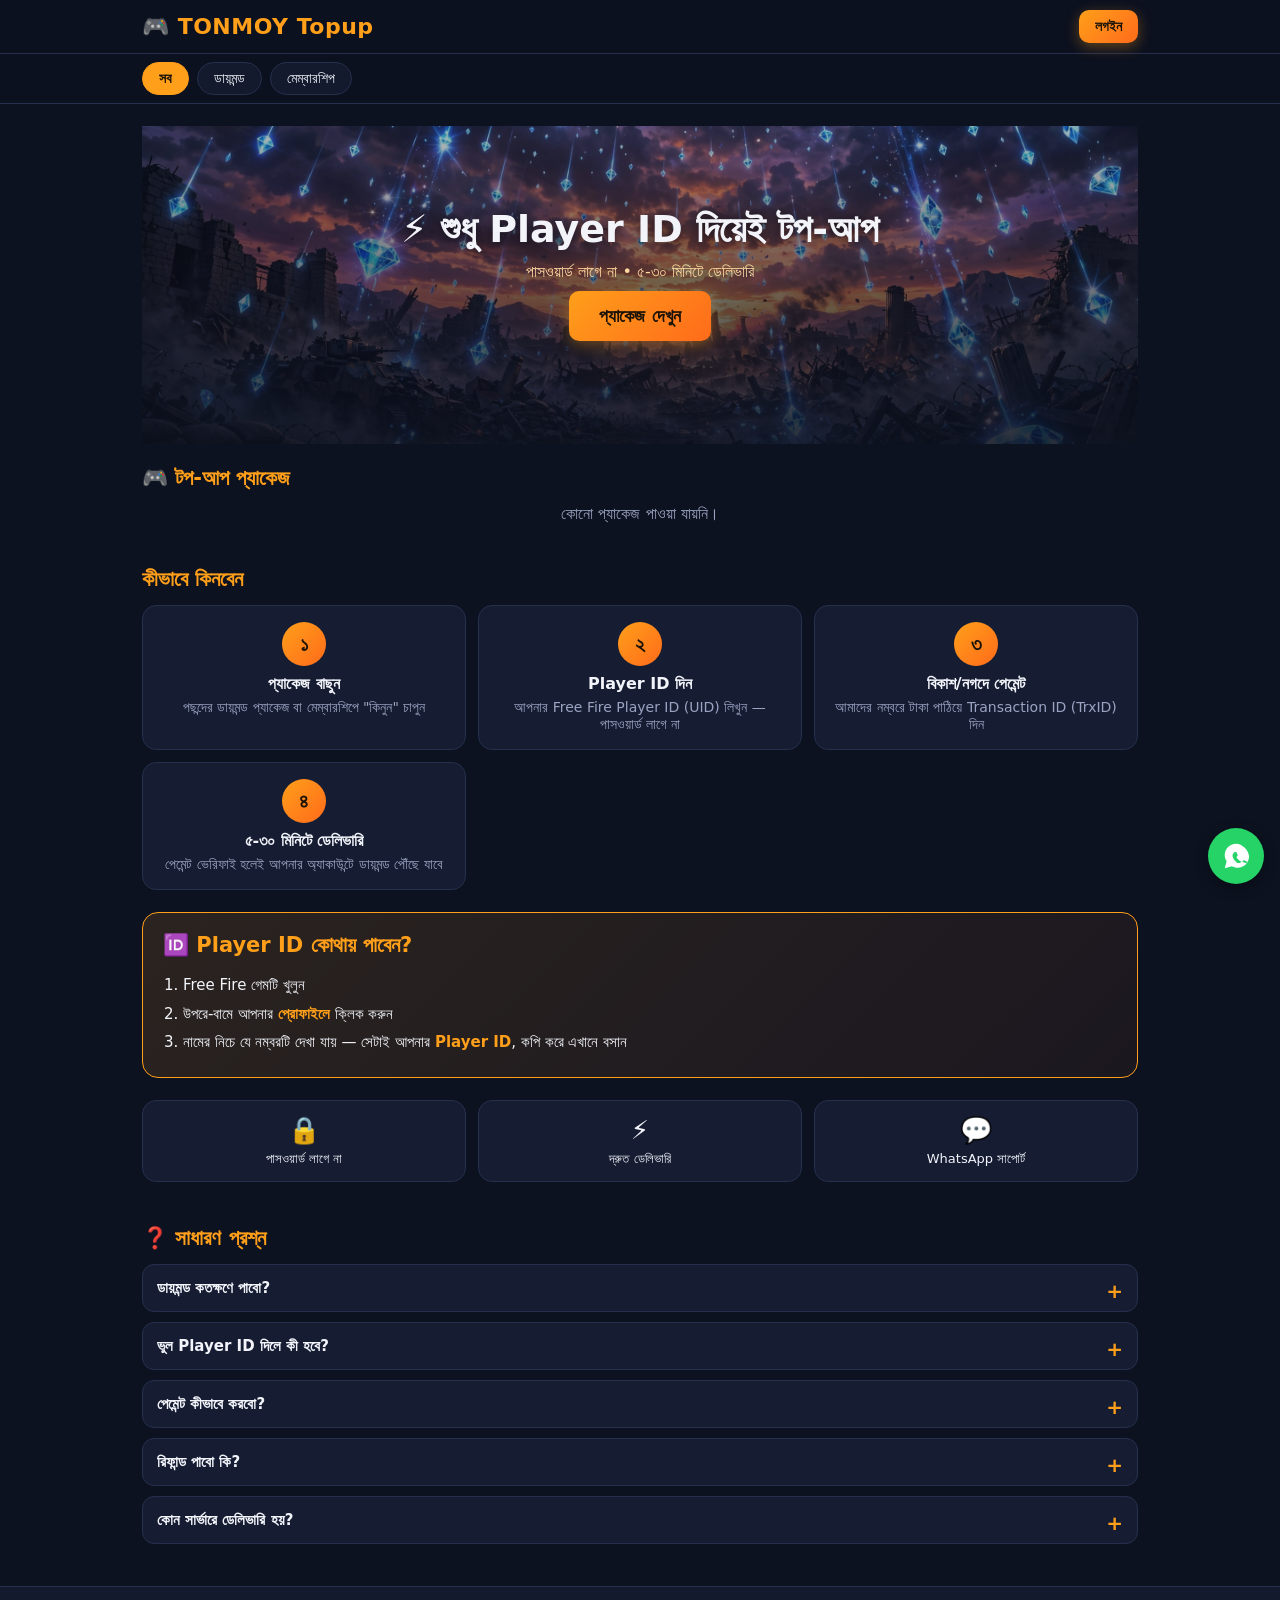
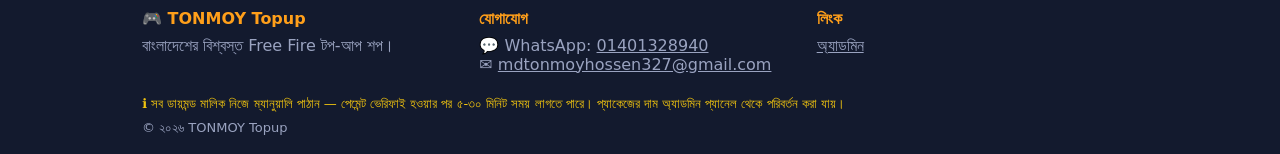
==== index.html @ 94493474 "Add files via upload" ====
<!DOCTYPE html>
<html lang="bn">
<head>
<meta charset="UTF-8">
<meta name="viewport" content="width=device-width, initial-scale=1.0">
<title>TONMOY Topup — Free Fire Diamond Top-Up</title>
<meta name="description" content="TONMOY Topup — বাংলাদেশে Free Fire ডায়মন্ড ও মেম্বারশিপ টপ-আপ। শুধু Player ID দিয়েই টপ-আপ, বিকাশ/নগদ/রকেট পেমেন্ট।">
<link rel="stylesheet" href="styles.css">
</head>
<body>

<!-- ============ STICKY HEADER ============ -->
<header>
  <div class="nav">
    <div class="brand">🎮 TONMOY Topup</div>
    <div class="nav-actions">
      <span id="user-chip" class="user-chip hidden"></span>
      <button id="orders-btn" class="outline-btn hidden">📦 আমার অর্ডার</button>
      <button id="login-btn" class="btn-primary small">লগইন</button>
      <button id="logout-btn" class="outline-btn hidden">লগআউট</button>
    </div>
  </div>
  <nav class="catnav"><div id="category-chips" class="chips"></div></nav>
</header>

<!-- ============ HERO ============ -->
<section class="hero">
  <img src="hero.jpg" alt="Free Fire Diamond Top-Up" class="hero-bg">
  <div class="hero-overlay">
    <h1>⚡ শুধু Player ID দিয়েই টপ-আপ</h1>
    <p class="hero-sub">পাসওয়ার্ড লাগে না • ৫-৩০ মিনিটে ডেলিভারি</p>
    <a href="#catalog" class="btn-primary big">প্যাকেজ দেখুন</a>
  </div>
</section>

<!-- ============ CATALOG ============ -->
<section class="catalog" id="catalog">
  <h2>🎮 টপ-আপ প্যাকেজ</h2>
  <div class="grid" id="product-grid"></div>
  <p id="no-results" class="hidden muted center">কোনো প্যাকেজ পাওয়া যায়নি।</p>
</section>

<!-- ============ HOW IT WORKS ============ -->
<section class="steps">
  <h2>কীভাবে কিনবেন</h2>
  <div class="steps-grid">
    <div class="step"><div class="step-num">১</div><h3>প্যাকেজ বাছুন</h3><p>পছন্দের ডায়মন্ড প্যাকেজ বা মেম্বারশিপে "কিনুন" চাপুন</p></div>
    <div class="step"><div class="step-num">২</div><h3>Player ID দিন</h3><p>আপনার Free Fire Player ID (UID) লিখুন — পাসওয়ার্ড লাগে না</p></div>
    <div class="step"><div class="step-num">৩</div><h3>বিকাশ/নগদে পেমেন্ট</h3><p>আমাদের নম্বরে টাকা পাঠিয়ে Transaction ID (TrxID) দিন</p></div>
    <div class="step"><div class="step-num">৪</div><h3>৫-৩০ মিনিটে ডেলিভারি</h3><p>পেমেন্ট ভেরিফাই হলেই আপনার অ্যাকাউন্টে ডায়মন্ড পৌঁছে যাবে</p></div>
  </div>
</section>

<!-- ============ PLAYER ID GUIDE ============ -->
<section class="guide">
  <div class="guide-box">
    <h2>🆔 Player ID কোথায় পাবেন?</h2>
    <ol>
      <li>Free Fire গেমটি খুলুন</li>
      <li>উপরে-বামে আপনার <strong>প্রোফাইলে</strong> ক্লিক করুন</li>
      <li>নামের নিচে যে নম্বরটি দেখা যায় — সেটাই আপনার <strong>Player ID</strong>, কপি করে এখানে বসান</li>
    </ol>
  </div>
</section>

<!-- ============ TRUST BADGES ============ -->
<section class="trust">
  <div class="trust-grid">
    <div class="trust-item"><span>🔒</span><p>পাসওয়ার্ড লাগে না</p></div>
    <div class="trust-item"><span>⚡</span><p>দ্রুত ডেলিভারি</p></div>
    <div class="trust-item"><span>💬</span><p>WhatsApp সাপোর্ট</p></div>
  </div>
</section>

<!-- ============ FAQ ============ -->
<section class="faq">
  <h2>❓ সাধারণ প্রশ্ন</h2>
  <div class="faq-list">
    <details><summary>ডায়মন্ড কতক্ষণে পাবো?</summary><p>পেমেন্ট ভেরিফাই হওয়ার পর সাধারণত ৫-৩০ মিনিটের মধ্যে আপনার Player ID-তে ডায়মন্ড পাঠিয়ে দেওয়া হয়।</p></details>
    <details><summary>ভুল Player ID দিলে কী হবে?</summary><p>ভুল ID-তে ডায়মন্ড চলে গেলে ফেরত পাওয়া কঠিন — তাই অর্ডারের আগে Player ID ভালোভাবে মিলিয়ে নিন।</p></details>
    <details><summary>পেমেন্ট কীভাবে করবো?</summary><p>বিকাশ বা নগদে আমাদের নম্বরে টাকা পাঠান, তারপর পেমেন্টের SMS-এ পাওয়া Transaction ID (TrxID) অর্ডার ফর্মে লিখুন।</p></details>
    <details><summary>রিফান্ড পাবো কি?</summary><p>ডায়মন্ড পাঠানোর আগে অর্ডার বাতিল করলে সম্পূর্ণ টাকা ফেরত পাবেন। ডায়মন্ড পাঠানোর পর রিফান্ড দেওয়া হয় না।</p></details>
    <details><summary>কোন সার্ভারে ডেলিভারি হয়?</summary><p>বাংলাদেশ সার্ভারের সব অ্যাকাউন্টে ডেলিভারি করা হয়। অন্য সার্ভারের ক্ষেত্রে অর্ডারের আগে WhatsApp-এ জেনে নিন।</p></details>
  </div>
</section>

<!-- ============ FOOTER ============ -->
<footer>
  <div class="foot-grid">
    <div><h3>🎮 TONMOY Topup</h3><p class="muted">বাংলাদেশের বিশ্বস্ত Free Fire টপ-আপ শপ।</p></div>
    <div><h3>যোগাযোগ</h3><p class="muted">💬 WhatsApp: <a href="https://wa.me/8801401328940">01401328940</a><br>✉️ <a href="mailto:mdtonmoyhossen327@gmail.com">mdtonmoyhossen327@gmail.com</a></p></div>
    <div><h3>লিংক</h3><p class="muted"><a href="/admin">অ্যাডমিন</a></p></div>
  </div>
  <p class="honesty">ℹ️ সব ডায়মন্ড মালিক নিজে ম্যানুয়ালি পাঠান — পেমেন্ট ভেরিফাই হওয়ার পর ৫-৩০ মিনিট সময় লাগতে পারে। প্যাকেজের দাম অ্যাডমিন প্যানেল থেকে পরিবর্তন করা যায়।</p>
  <p class="copy">© ২০২৬ TONMOY Topup</p>
</footer>

<!-- ============ AUTH MODAL ============ -->
<div id="auth-modal" class="hidden modal-wrap">
  <div class="modal">
    <button id="auth-close" class="modal-x" aria-label="বন্ধ করুন">✕</button>
    <h3>🔐 লগইন করুন</h3>
    <p id="auth-note" class="muted small"></p>
    <div class="gate-tabs">
      <button id="tab-login" class="active">লগইন</button>
      <button id="tab-signup">নতুন অ্যাকাউন্ট</button>
    </div>
    <form id="login-form">
      <label>মোবাইল নম্বর<input id="login-phone" type="tel" placeholder="01XXXXXXXXX" required></label>
      <label>পাসওয়ার্ড<input id="login-password" type="password" placeholder="পাসওয়ার্ড" required></label>
      <p id="auth-error" class="error"></p>
      <button type="submit" class="btn-primary">লগইন করুন</button>
    </form>
    <form id="signup-form" class="hidden">
      <label>নাম<input id="signup-name" type="text" placeholder="আপনার নাম" required></label>
      <label>মোবাইল নম্বর<input id="signup-phone" type="tel" placeholder="01XXXXXXXXX" required></label>
      <label>পাসওয়ার্ড<input id="signup-password" type="password" placeholder="কমপক্ষে ৬ অক্ষর" required></label>
      <button type="submit" class="btn-primary">অ্যাকাউন্ট খুলুন</button>
    </form>
  </div>
</div>

<!-- ============ BUY MODAL ============ -->
<div id="buy-modal" class="hidden modal-wrap">
  <div class="modal">
    <button id="buy-close" class="modal-x" aria-label="বন্ধ করুন">✕</button>
    <h3>⚡ টপ-আপ অর্ডার</h3>
    <div id="buy-summary" class="buy-summary"></div>
    <form id="buy-form">
      <label>Free Fire Player ID (UID)<input id="buy-uid" type="text" placeholder="যেমন: 5123456789" required></label>
      <p><strong>পেমেন্ট মাধ্যম</strong></p>
      <div class="radio-row">
        <label class="radio"><input type="radio" name="pay_method" value="bkash" checked> বিকাশ</label>
        <label class="radio"><input type="radio" name="pay_method" value="nagad"> নগদ</label>
        <label class="radio"><input type="radio" name="pay_method" value="rocket"> রকেট</label>
      </div>
      <p class="pay-info">নিচের নম্বরে টাকা পাঠিয়ে Transaction ID লিখুন:<br>📱 <strong id="pay-number">01902461583</strong></p>
      <label>টাকা পাঠানোর নম্বর<input id="buy-sender" type="tel" placeholder="যে নম্বর থেকে টাকা পাঠিয়েছেন" required></label>
      <label>Transaction ID (TrxID)<input id="buy-trxid" type="text" placeholder="যেমন: 9HX7K2M4PQ" autocomplete="off" required></label>
      <p id="buy-error" class="error"></p>
      <button type="submit" class="btn-primary">অর্ডার কনফার্ম করুন</button>
    </form>
  </div>
</div>

<!-- ============ CONFIRMATION ============ -->
<div id="confirm-modal" class="hidden modal-wrap">
  <div class="modal center">
    <h2>✅ অর্ডার কনফার্ম!</h2>
    <p>আপনার অর্ডার নম্বর:</p>
    <p class="order-id" id="confirm-order-id"></p>
    <p class="muted" id="confirm-total"></p>
    <p class="muted small">পেমেন্ট ভেরিফাই হওয়ার পর ৫-৩০ মিনিটের মধ্যে ডায়মন্ড পৌঁছে যাবে। "আমার অর্ডার"-এ স্ট্যাটাস দেখতে পারবেন।</p>
    <button id="confirm-ok" class="btn-primary">ঠিক আছে</button>
  </div>
</div>

<!-- ============ MY ORDERS MODAL ============ -->
<div id="orders-modal" class="hidden modal-wrap">
  <div class="modal">
    <button id="orders-close" class="modal-x" aria-label="বন্ধ করুন">✕</button>
    <h3>📦 আমার অর্ডার</h3>
    <div id="my-orders"></div>
  </div>
</div>

<script src="app.js"></script>
<a id="wa-float" href="https://wa.me/8801401328940" target="_blank" rel="noopener" aria-label="WhatsApp-এ মেসেজ করুন">
  <svg viewBox="0 0 32 32" width="30" height="30" fill="#fff"><path d="M16 3C9.4 3 4 8.4 4 15c0 2.4.7 4.6 2 6.5L4 29l7.7-2c1.8 1 3.9 1.6 6.1 1.6h.1c6.6 0 12-5.4 12-12S22.6 3 16 3zm6 18.8c-.3.9-1.9 1.6-2.7 1.7-.8.1-1.6.1-2.7-.9-1.1-.9-2.4-2.4-2.6-2.7-.2-.3-1.7-2.2-1.7-4.2 0-2 1.3-3 1.7-3.4.4-.4 1-.5 1.3-.5h.4c.3 0 .7 0 1 .7l1 2.4c.1.3.1.5 0 .7l-.4.6-.5.6c-.2.2-.3.4-.1.8.2.4 1 1.7 2.2 2.7 1.4 1.3 2.7 1.7 3.1 1.9.4.2.6.2.8-.1l1.2-1.5c.2-.3.4-.2.7-.1l2.4 1.1c.3.2.5.2.6.4 0 .1 0 .8-.7 1.7z"/></svg>
</a>
</body>
</html>
---- styles.css ----
/* TopUpBD — dark gaming theme */
* { box-sizing: border-box; margin: 0; padding: 0; }
:root {
  --bg: #0d1220;
  --bg2: #131a2e;
  --card: #161d33;
  --line: #26304d;
  --orange: #ff9f1a;
  --orange2: #ff6b1a;
  --text: #f2f4fa;
  --muted: #9aa3c0;
  --green: #2ecc71;
  --red: #e74c3c;
  --yellow: #f1c40f;
  --blue: #3498db;
}
body {
  font-family: system-ui, "Noto Sans Bengali", sans-serif;
  background: var(--bg);
  color: var(--text);
  min-height: 100vh;
}
.hidden { display: none !important; }
.muted { color: var(--muted); }
.small { font-size: 13px; }
.center { text-align: center; }
.error { color: var(--red); font-size: 14px; margin: 6px 0; min-height: 20px; }
.mt { margin-top: 26px; }

/* ---------- Header ---------- */
header {
  position: sticky; top: 0; z-index: 40;
  background: rgba(13, 18, 32, 0.96);
  border-bottom: 1px solid var(--line);
  backdrop-filter: blur(6px);
}
.nav {
  max-width: 1024px; margin: 0 auto; padding: 10px 14px;
  display: flex; align-items: center; justify-content: space-between; gap: 10px;
}
.brand { font-size: 22px; font-weight: 800; color: var(--orange); letter-spacing: 0.5px; }
.nav-actions { display: flex; align-items: center; gap: 8px; }
.user-chip { color: var(--orange); font-weight: 600; font-size: 14px; }
.catnav { border-top: 1px solid var(--line); }
.chips {
  max-width: 1024px; margin: 0 auto; padding: 8px 14px;
  display: flex; gap: 8px; overflow-x: auto;
}
.chip {
  background: var(--bg2); color: var(--text); border: 1px solid var(--line);
  border-radius: 20px; padding: 7px 16px; font-size: 14px; cursor: pointer; white-space: nowrap;
}
.chip.active { background: var(--orange); border-color: var(--orange); color: #1a1206; font-weight: 700; }

/* ---------- Buttons ---------- */
.btn-primary {
  background: linear-gradient(135deg, var(--orange), var(--orange2));
  color: #1a1206; border: none; border-radius: 10px;
  padding: 12px 22px; font-size: 16px; font-weight: 700; cursor: pointer;
  box-shadow: 0 4px 14px rgba(255, 159, 26, 0.35);
}
.btn-primary:active { transform: scale(0.98); }
.btn-primary.small { padding: 8px 16px; font-size: 14px; }
.btn-primary.big { font-size: 18px; padding: 14px 30px; text-decoration: none; display: inline-block; }
.outline-btn {
  background: transparent; color: var(--text); border: 1px solid var(--line);
  border-radius: 10px; padding: 8px 14px; font-size: 14px; cursor: pointer;
}
.outline-btn:hover { border-color: var(--orange); }

/* ---------- Hero ---------- */
.hero { position: relative; overflow: hidden; max-height: 340px; }
.hero-bg { width: 100%; height: 300px; object-fit: cover; display: block; }
.hero-overlay {
  position: absolute; inset: 0;
  background: linear-gradient(180deg, rgba(13,18,32,0.25), rgba(13,18,32,0.88));
  display: flex; flex-direction: column; align-items: center; justify-content: center;
  text-align: center; padding: 20px; gap: 10px;
}
.hero-overlay h1 { font-size: 30px; text-shadow: 0 2px 12px rgba(0,0,0,0.6); }
.hero-sub { color: #ffd9a0; font-size: 16px; }

/* ---------- Sections ---------- */
section { max-width: 1024px; margin: 0 auto; padding: 22px 14px; }
section h2 { font-size: 21px; margin-bottom: 14px; color: var(--orange); }

/* Steps */
.steps-grid { display: grid; grid-template-columns: 1fr; gap: 12px; }
.step {
  background: var(--card); border: 1px solid var(--line); border-radius: 14px;
  padding: 16px; text-align: center;
}
.step-num {
  width: 44px; height: 44px; margin: 0 auto 8px; border-radius: 50%;
  background: linear-gradient(135deg, var(--orange), var(--orange2));
  color: #1a1206; font-size: 20px; font-weight: 800;
  display: flex; align-items: center; justify-content: center;
}
.step h3 { font-size: 16px; margin-bottom: 6px; }
.step p { color: var(--muted); font-size: 14px; }

/* Trust */
.trust { padding-top: 0; }
.trust-grid { display: grid; grid-template-columns: repeat(3, 1fr); gap: 12px; }
.trust-item {
  background: var(--card); border: 1px solid var(--line); border-radius: 14px;
  padding: 14px 8px; text-align: center;
}
.trust-item span { font-size: 26px; }
.trust-item p { font-size: 13px; margin-top: 6px; color: var(--text); }

/* Catalog */
.grid { display: grid; grid-template-columns: repeat(2, 1fr); gap: 12px; }
.card {
  background: var(--card); border: 1px solid var(--line); border-radius: 14px;
  overflow: hidden; position: relative; transition: transform 0.15s, border-color 0.15s;
}
.card:hover { transform: translateY(-2px); border-color: var(--orange); }
.card img { width: 100%; height: 130px; object-fit: cover; display: block; background: #0a0e1a; }
.card-body { padding: 12px; }
.card-body h3 { font-size: 16px; }
.dia-amount { color: var(--orange); font-weight: 700; font-size: 15px; margin: 2px 0; }
.price { font-size: 19px; font-weight: 800; color: var(--green); margin: 4px 0 10px; }
.btn-buy {
  width: 100%; background: linear-gradient(135deg, var(--orange), var(--orange2));
  color: #1a1206; border: none; border-radius: 10px; padding: 11px;
  font-size: 15px; font-weight: 700; cursor: pointer;
}
.btn-buy:active { transform: scale(0.98); }
.badges { position: absolute; top: 8px; left: 8px; display: flex; gap: 6px; }
.badge {
  background: var(--orange2); color: #fff; font-size: 12px; font-weight: 700;
  padding: 3px 10px; border-radius: 20px;
}
.badge.member { background: #7d3cff; }

/* Guide box */
.guide { padding-top: 0; }
.guide-box {
  background: linear-gradient(135deg, rgba(255,159,26,0.12), rgba(255,107,26,0.06));
  border: 1px solid var(--orange); border-radius: 16px; padding: 20px;
}
.guide-box h2 { color: var(--orange); }
.guide-box ol { margin-left: 20px; color: var(--text); font-size: 15px; line-height: 1.9; }
.guide-box strong { color: var(--orange); }

/* FAQ */
.faq-list details {
  background: var(--card); border: 1px solid var(--line); border-radius: 12px;
  margin-bottom: 10px; overflow: hidden;
}
.faq-list summary {
  padding: 14px; cursor: pointer; font-weight: 600; font-size: 15px; list-style: none;
}
.faq-list summary::-webkit-details-marker { display: none; }
.faq-list summary::after { content: "+"; float: right; color: var(--orange); font-size: 20px; }
.faq-list details[open] summary::after { content: "−"; }
.faq-list details p { padding: 0 14px 14px; color: var(--muted); font-size: 14px; line-height: 1.6; }

/* Footer */
footer { border-top: 1px solid var(--line); background: var(--bg2); margin-top: 10px; }
.foot-grid {
  max-width: 1024px; margin: 0 auto; padding: 22px 14px;
  display: grid; grid-template-columns: 1fr; gap: 16px;
}
.foot-grid h3 { color: var(--orange); margin-bottom: 8px; font-size: 16px; }
.foot-grid a { color: var(--muted); }
.honesty {
  max-width: 1024px; margin: 0 auto; padding: 0 14px 8px;
  color: var(--yellow); font-size: 13px;
}
.copy {
  max-width: 1024px; margin: 0 auto; padding: 0 14px 18px;
  color: var(--muted); font-size: 13px;
}

/* ---------- Modals ---------- */
.modal-wrap {
  position: fixed; inset: 0; z-index: 60; background: rgba(0, 0, 0, 0.65);
  display: flex; align-items: flex-start; justify-content: center;
  padding: 14px; overflow-y: auto;
}
.modal {
  background: var(--bg2); border: 1px solid var(--line); border-radius: 16px;
  width: 100%; max-width: 460px; padding: 20px; margin: 24px 0; position: relative;
}
.modal.center { text-align: center; }
.modal h3, .modal h2 { color: var(--orange); margin-bottom: 10px; }
.modal-x {
  position: absolute; top: 10px; right: 10px; background: none; border: none;
  color: var(--muted); font-size: 20px; cursor: pointer; padding: 6px;
}
.modal label { display: block; font-size: 14px; margin: 10px 0 4px; }
.modal input[type="text"], .modal input[type="tel"], .modal input[type="password"] {
  width: 100%; padding: 11px 12px; border-radius: 10px; font-size: 16px;
  background: var(--bg); border: 1px solid var(--line); color: var(--text); font-family: inherit;
}
.modal input:focus { outline: none; border-color: var(--orange); }
.modal .btn-primary { width: 100%; margin-top: 12px; }
.gate-tabs { display: flex; gap: 8px; margin: 12px 0; }
.gate-tabs button {
  flex: 1; padding: 10px; border-radius: 10px; border: 1px solid var(--line);
  background: var(--bg); color: var(--text); font-size: 15px; cursor: pointer;
}
.gate-tabs button.active { background: var(--orange); border-color: var(--orange); color: #1a1206; font-weight: 700; }

.buy-summary {
  background: var(--bg); border: 1px solid var(--line); border-radius: 12px;
  padding: 12px; display: flex; gap: 12px; align-items: center; margin: 10px 0;
}
.buy-summary img { width: 64px; height: 64px; object-fit: cover; border-radius: 10px; }
.radio-row { display: flex; gap: 16px; margin: 4px 0 8px; }
.radio { display: flex; align-items: center; gap: 6px; font-size: 15px; cursor: pointer; margin: 0 !important; }
.radio input { accent-color: var(--orange); width: 18px; height: 18px; }
.pay-info {
  background: rgba(255, 159, 26, 0.1); border: 1px dashed var(--orange);
  border-radius: 10px; padding: 10px 12px; font-size: 14px; margin: 8px 0;
}
.order-id {
  font-size: 26px; font-weight: 800; color: var(--orange); letter-spacing: 2px; margin: 8px 0;
}

/* Order cards */
.order-card {
  background: var(--bg); border: 1px solid var(--line); border-radius: 12px;
  padding: 12px; margin-bottom: 10px;
}
.oid { font-weight: 800; color: var(--orange); }
.odate { color: var(--muted); font-size: 13px; margin: 2px 0; }
.ostatus {
  display: inline-block; padding: 3px 12px; border-radius: 20px; font-size: 13px;
  font-weight: 700; margin: 6px 0;
}
.ostatus.pending { background: rgba(241,196,15,.15); color: var(--yellow); }
.ostatus.confirmed { background: rgba(52,152,219,.15); color: var(--blue); }
.ostatus.delivered { background: rgba(46,204,113,.15); color: var(--green); }
.ostatus.cancelled { background: rgba(231,76,60,.15); color: var(--red); }
.oitems { font-size: 14px; margin: 6px 0; }
.ototal { display: flex; justify-content: space-between; font-weight: 700; border-top: 1px solid var(--line); padding-top: 8px; margin-top: 6px; }

/* ---------- Responsive ---------- */
@media (min-width: 700px) {
  .grid { grid-template-columns: repeat(4, 1fr); }
  .steps-grid { grid-template-columns: repeat(3, 1fr); }
  .foot-grid { grid-template-columns: repeat(3, 1fr); }
  .hero-bg { height: 340px; }
  .hero-overlay h1 { font-size: 38px; }
}

/* WhatsApp floating button */
#wa-float{position:fixed;right:16px;bottom:16px;z-index:60;width:56px;height:56px;border-radius:50%;background:#25D366;display:flex;align-items:center;justify-content:center;box-shadow:0 4px 14px rgba(0,0,0,.35);transition:transform .15s}
#wa-float:hover{transform:scale(1.08)}
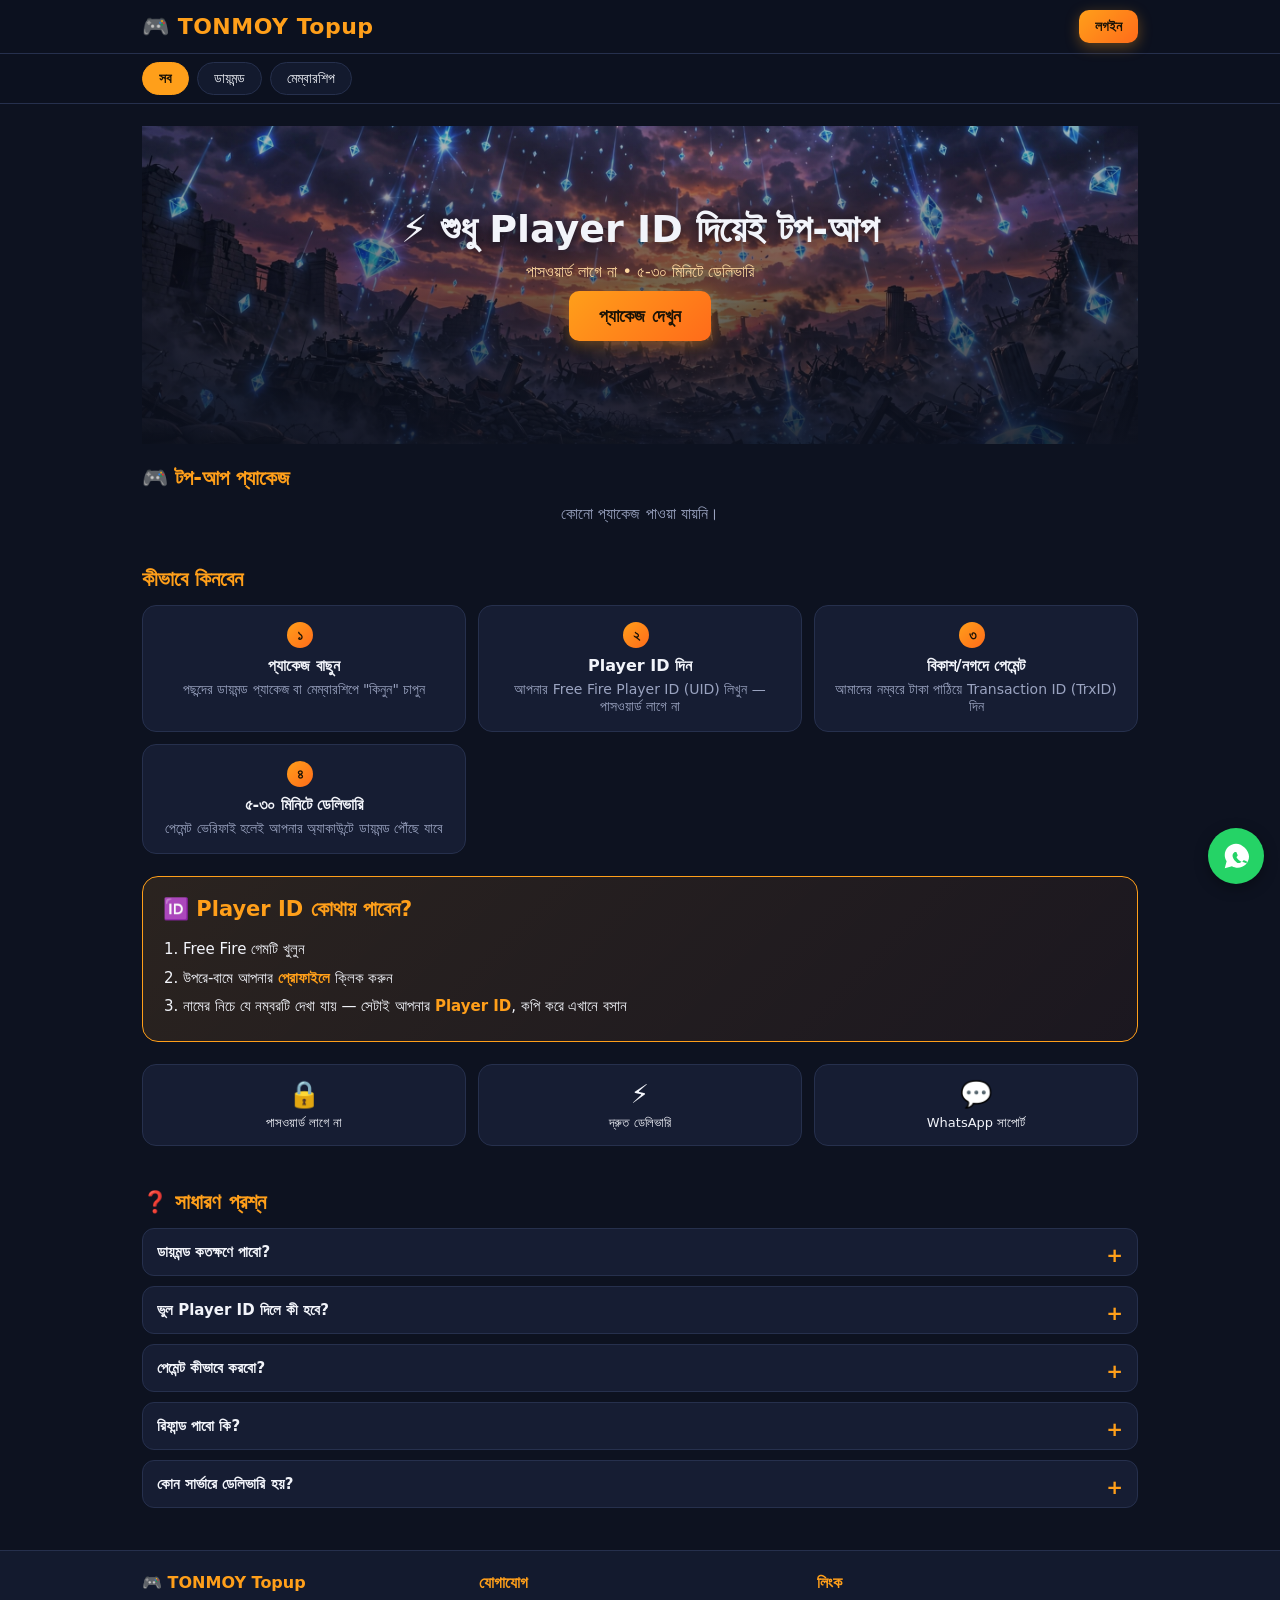
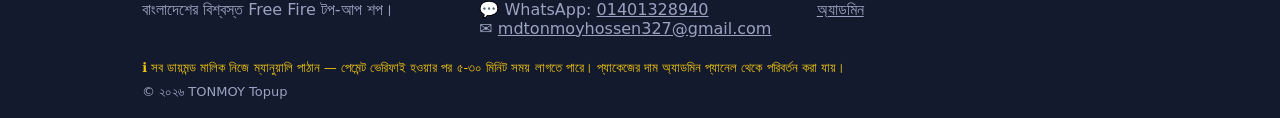
==== commit 8731a02c: "Add files via upload" ====
--- a/index.html
+++ b/index.html
@@ -128,18 +128,62 @@
     <div id="buy-summary" class="buy-summary"></div>
     <form id="buy-form">
       <label>Free Fire Player ID (UID)<input id="buy-uid" type="text" placeholder="যেমন: 5123456789" required></label>
-      <p><strong>পেমেন্ট মাধ্যম</strong></p>
-      <div class="radio-row">
-        <label class="radio"><input type="radio" name="pay_method" value="bkash" checked> বিকাশ</label>
-        <label class="radio"><input type="radio" name="pay_method" value="nagad"> নগদ</label>
-        <label class="radio"><input type="radio" name="pay_method" value="rocket"> রকেট</label>
+
+      <!-- ধাপ ১: Add Money -->
+      <div class="pay-step">
+        <p class="step-title"><span class="step-num">১</span> পেমেন্ট মাধ্যম বাছুন</p>
+        <button type="button" id="add-money-btn" class="btn-addmoney">
+          <img id="add-money-img" src="bkash.jpg" alt="">
+          <span><strong>💰 Add Money</strong><small id="add-money-sub">বিকাশ দিয়ে পেমেন্ট করুন</small></span>
+          <span class="chev">›</span>
+        </button>
       </div>
-      <p class="pay-info">নিচের নম্বরে টাকা পাঠিয়ে Transaction ID লিখুন:<br>📱 <strong id="pay-number">01902461583</strong></p>
-      <label>টাকা পাঠানোর নম্বর<input id="buy-sender" type="tel" placeholder="যে নম্বর থেকে টাকা পাঠিয়েছেন" required></label>
-      <label>Transaction ID (TrxID)<input id="buy-trxid" type="text" placeholder="যেমন: 9HX7K2M4PQ" autocomplete="off" required></label>
+
+      <!-- ধাপ ২: টাকা পাঠান (আলাদা বক্স) -->
+      <div class="pay-step send-box">
+        <p class="step-title"><span class="step-num">২</span> টাকা পাঠান</p>
+        <div class="send-row">
+          <div class="send-num">
+            <small><span id="pay-method-label">বিকাশ</span> মার্চেন্ট নম্বর</small>
+            <strong id="pay-number">01902461583</strong>
+          </div>
+          <button type="button" id="copy-number" class="btn-copy">📋 কপি</button>
+        </div>
+        <p class="send-amount">পাঠাতে হবে: <strong id="pay-amount">৳০</strong></p>
+        <p class="muted small">উপরের নম্বরে <b>Send Money</b> করে নিচের বাটন চাপুন</p>
+        <button type="button" id="money-sent" class="btn-sent">✅ টাকা পাঠিয়েছি</button>
+      </div>
+
+      <!-- ধাপ ৩: TrxID -->
+      <div id="trxid-step" class="pay-step hidden">
+        <p class="step-title"><span class="step-num">৩</span> Transaction ID দিন</p>
+        <label>টাকা পাঠানোর নম্বর<input id="buy-sender" type="tel" placeholder="যে নম্বর থেকে টাকা পাঠিয়েছেন" required></label>
+        <label>Transaction ID (TrxID)<input id="buy-trxid" type="text" placeholder="যেমন: 9HX7K2M4PQ" autocomplete="off" required></label>
+      </div>
+
       <p id="buy-error" class="error"></p>
-      <button type="submit" class="btn-primary">অর্ডার কনফার্ম করুন</button>
+      <button type="submit" class="btn-primary">🧾 অর্ডার কনফার্ম করুন</button>
     </form>
+  </div>
+</div>
+
+<!-- ============ PAYMENT PICKER ============ -->
+<div id="pay-picker" class="hidden modal-wrap">
+  <div class="modal pay-modal">
+    <button id="paypicker-close" class="modal-x" aria-label="বন্ধ করুন">✕</button>
+    <h3>💰 Add Money</h3>
+    <p class="muted small center">পেমেন্ট মাধ্যম বেছে নিন</p>
+    <div class="pay-cards">
+      <button type="button" class="pay-card" data-m="bkash" style="--brand:#e2136e">
+        <img src="bkash.jpg" alt="বিকাশ"><span>বিকাশ</span>
+      </button>
+      <button type="button" class="pay-card" data-m="nagad" style="--brand:#f6921e">
+        <img src="nagad.jpg" alt="নগদ"><span>নগদ</span>
+      </button>
+      <button type="button" class="pay-card" data-m="rocket" style="--brand:#8c3494">
+        <img src="rocket.jpg" alt="রকেট"><span>রকেট</span>
+      </button>
+    </div>
   </div>
 </div>
 
--- a/styles.css
+++ b/styles.css
@@ -250,3 +250,36 @@
 /* WhatsApp floating button */
 #wa-float{position:fixed;right:16px;bottom:16px;z-index:60;width:56px;height:56px;border-radius:50%;background:#25D366;display:flex;align-items:center;justify-content:center;box-shadow:0 4px 14px rgba(0,0,0,.35);transition:transform .15s}
 #wa-float:hover{transform:scale(1.08)}
+
+/* ---- Professional 3-step payment flow ---- */
+.pay-step{background:#161d33;border:1px solid #232c4d;border-radius:14px;padding:14px;margin:12px 0}
+.step-title{font-weight:700;margin-bottom:10px;font-size:15px;color:#ffd9a0}
+.step-num{display:inline-flex;align-items:center;justify-content:center;width:26px;height:26px;border-radius:50%;background:linear-gradient(135deg,#ff9f1a,#ff6b1a);color:#1a1206;font-size:14px;font-weight:800;margin-right:8px}
+.send-box{border-color:#ff9f1a;background:linear-gradient(180deg,#1a1430,#141a30)}
+.send-row{display:flex;align-items:center;justify-content:space-between;gap:10px;background:#0d1220;border-radius:12px;padding:12px 14px;margin-bottom:10px}
+.send-num small{display:block;color:#8b93b0;font-size:12px}
+.send-num strong{font-size:22px;letter-spacing:2px;color:#ffd9a0}
+.btn-copy{background:#232c4d;color:#fff;border:none;border-radius:10px;padding:10px 16px;font-size:14px;font-weight:700;cursor:pointer;white-space:nowrap}
+.btn-copy:active{transform:scale(.95)}
+.send-amount{font-size:16px;margin:6px 0}
+.send-amount strong{color:#ff9f1a;font-size:20px}
+.btn-sent{width:100%;padding:13px;border:none;border-radius:12px;background:linear-gradient(135deg,#25D366,#128C7E);color:#fff;font-size:16px;font-weight:800;cursor:pointer;margin-top:8px}
+.btn-sent.done{background:#2a3358;color:#9aa3c0;cursor:default}
+.btn-sent:not(.done):active{transform:scale(.98)}
+
+/* ---- Add Money button + payment picker ---- */
+.btn-addmoney{display:flex;align-items:center;gap:12px;width:100%;padding:10px 14px;background:#10162a;border:2px solid #2a3358;border-radius:14px;color:#fff;cursor:pointer;text-align:left;transition:.15s}
+.btn-addmoney:hover{border-color:#ff9f1a}
+.btn-addmoney img{width:52px;height:52px;border-radius:12px;object-fit:cover}
+.btn-addmoney span strong{display:block;font-size:17px}
+.btn-addmoney span small{color:#8b93b0;font-size:12px}
+.btn-addmoney .chev{margin-left:auto;font-size:28px;color:#ff9f1a;font-weight:700}
+.pay-modal{max-width:420px}
+.pay-cards{display:grid;grid-template-columns:repeat(3,1fr);gap:12px;margin-top:14px}
+.pay-card{border:3px solid transparent;border-radius:16px;background:#10162a;padding:10px 6px;cursor:pointer;color:#fff;transition:.15s;position:relative;overflow:hidden}
+.pay-card::before{content:"";position:absolute;inset:0;background:var(--brand);opacity:.18}
+.pay-card img{width:100%;aspect-ratio:1;border-radius:12px;object-fit:cover;position:relative}
+.pay-card span{display:block;margin-top:8px;font-weight:800;font-size:15px;position:relative}
+.pay-card.sel{border-color:var(--brand);box-shadow:0 0 14px var(--brand)}
+.pay-card:active{transform:scale(.96)}
+.center{text-align:center}
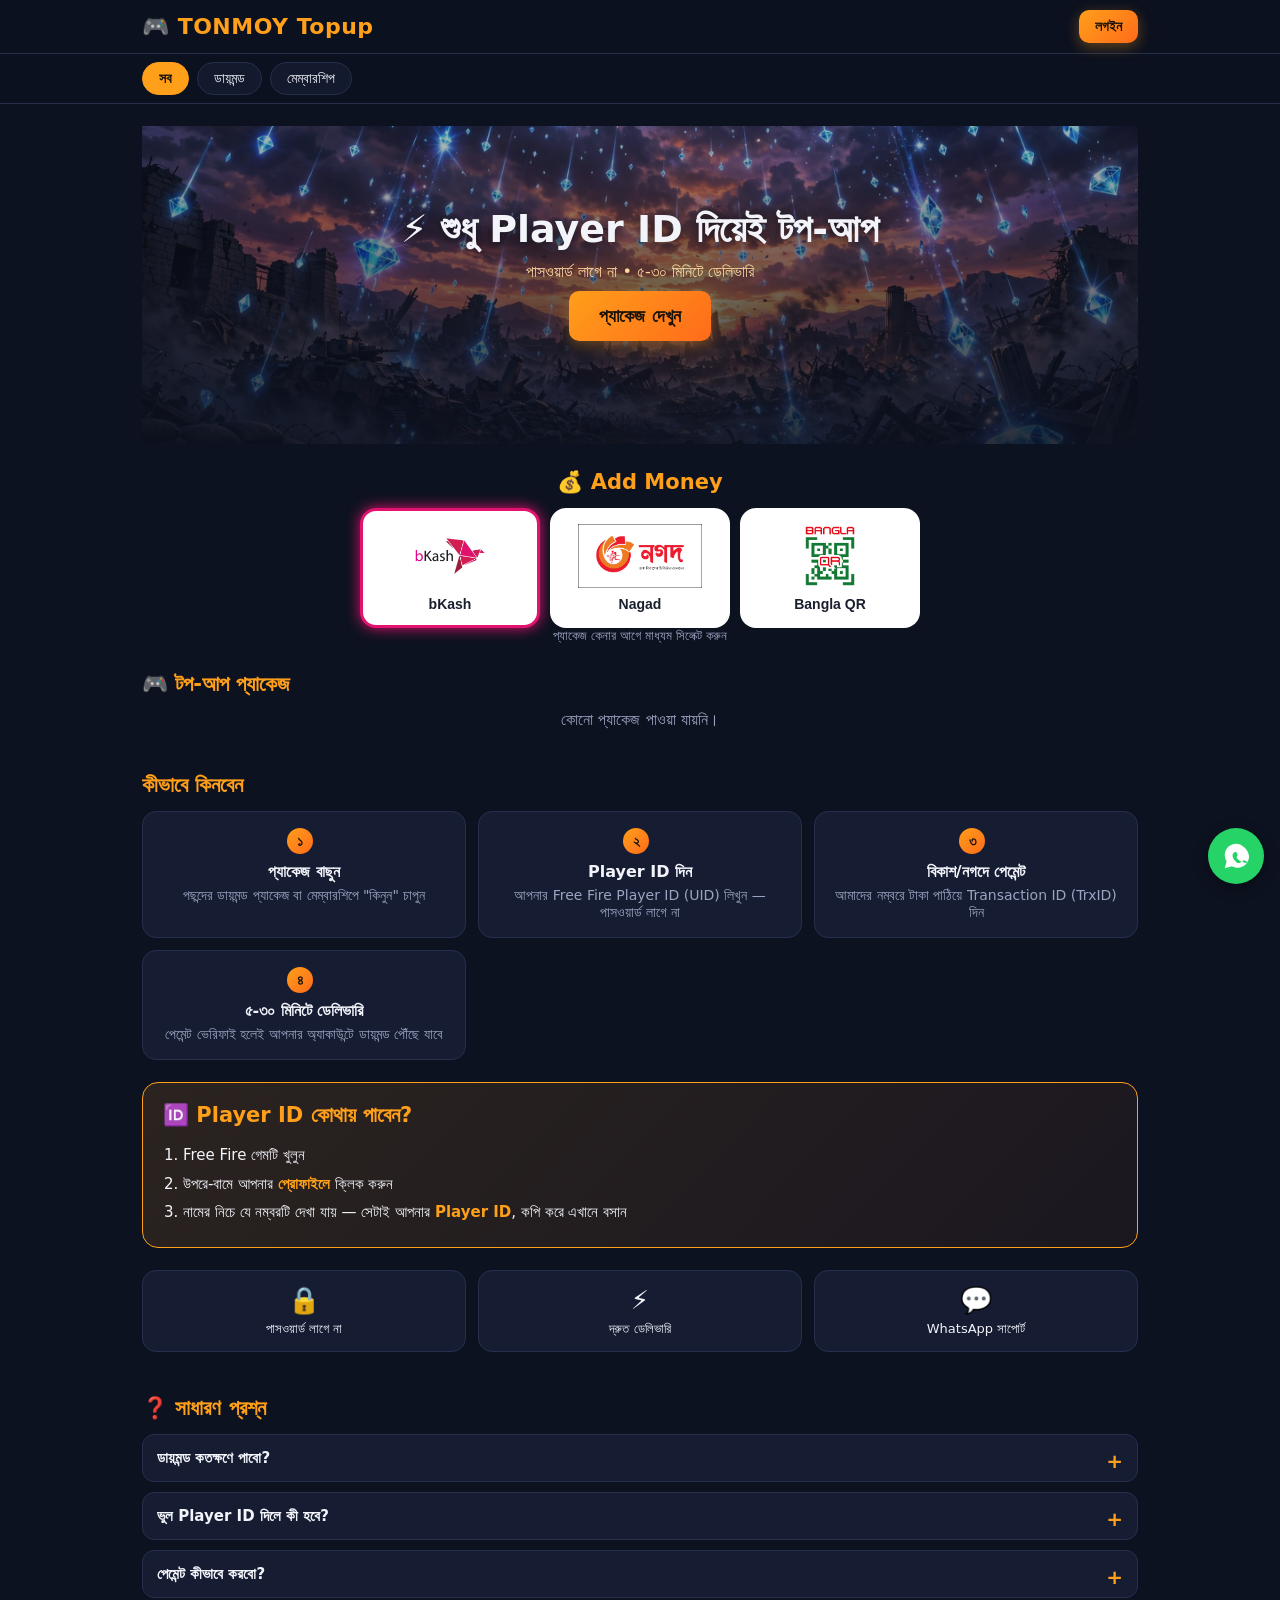
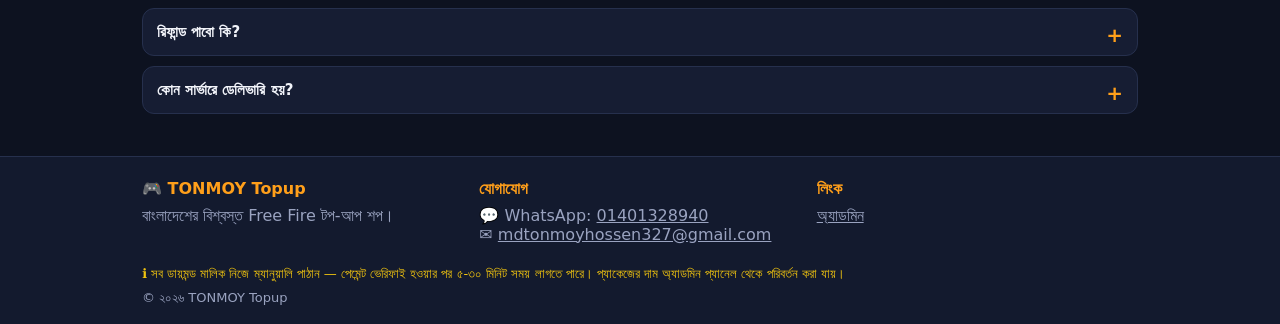
==== commit a385b2ae: "Add files via upload" ====
--- a/index.html
+++ b/index.html
@@ -31,6 +31,23 @@
     <p class="hero-sub">পাসওয়ার্ড লাগে না • ৫-৩০ মিনিটে ডেলিভারি</p>
     <a href="#catalog" class="btn-primary big">প্যাকেজ দেখুন</a>
   </div>
+</section>
+
+<!-- ============ PAYMENT METHOD (homepage) ============ -->
+<section class="payselect" id="payselect">
+  <h2>💰 Add Money</h2>
+  <div class="pay-cards home-pay">
+    <button type="button" class="pay-card" data-m="bkash" style="--brand:#e2136e">
+      <img src="bkash.png" alt="বিকাশ"><span>bKash</span>
+    </button>
+    <button type="button" class="pay-card" data-m="nagad" style="--brand:#f6921e">
+      <img src="nagad.png" alt="নগদ"><span>Nagad</span>
+    </button>
+    <button type="button" class="pay-card" data-m="qr" style="--brand:#d42a1e">
+      <img src="banglaqr.png" alt="বাংলা QR"><span>Bangla QR</span>
+    </button>
+  </div>
+  <p class="muted small center">প্যাকেজ কেনার আগে মাধ্যম সিলেক্ট করুন</p>
 </section>
 
 <!-- ============ CATALOG ============ -->
@@ -129,19 +146,9 @@
     <form id="buy-form">
       <label>Free Fire Player ID (UID)<input id="buy-uid" type="text" placeholder="যেমন: 5123456789" required></label>
 
-      <!-- ধাপ ১: Add Money -->
-      <div class="pay-step">
-        <p class="step-title"><span class="step-num">১</span> পেমেন্ট মাধ্যম বাছুন</p>
-        <button type="button" id="add-money-btn" class="btn-addmoney">
-          <img id="add-money-img" src="bkash.jpg" alt="">
-          <span><strong>💰 Add Money</strong><small id="add-money-sub">বিকাশ দিয়ে পেমেন্ট করুন</small></span>
-          <span class="chev">›</span>
-        </button>
-      </div>
-
-      <!-- ধাপ ২: টাকা পাঠান (আলাদা বক্স) -->
+      <!-- ধাপ ১: টাকা পাঠান -->
       <div class="pay-step send-box">
-        <p class="step-title"><span class="step-num">২</span> টাকা পাঠান</p>
+        <p class="step-title"><span class="step-num">১</span> টাকা পাঠান <small class="muted">(<span id="pay-method-label2">বিকাশ</span> সিলেক্টেড)</small></p>
         <div class="send-row">
           <div class="send-num">
             <small><span id="pay-method-label">বিকাশ</span> মার্চেন্ট নম্বর</small>
@@ -154,9 +161,9 @@
         <button type="button" id="money-sent" class="btn-sent">✅ টাকা পাঠিয়েছি</button>
       </div>
 
-      <!-- ধাপ ৩: TrxID -->
+      <!-- ধাপ ২: TrxID -->
       <div id="trxid-step" class="pay-step hidden">
-        <p class="step-title"><span class="step-num">৩</span> Transaction ID দিন</p>
+        <p class="step-title"><span class="step-num">২</span> Transaction ID দিন</p>
         <label>টাকা পাঠানোর নম্বর<input id="buy-sender" type="tel" placeholder="যে নম্বর থেকে টাকা পাঠিয়েছেন" required></label>
         <label>Transaction ID (TrxID)<input id="buy-trxid" type="text" placeholder="যেমন: 9HX7K2M4PQ" autocomplete="off" required></label>
       </div>
@@ -164,26 +171,6 @@
       <p id="buy-error" class="error"></p>
       <button type="submit" class="btn-primary">🧾 অর্ডার কনফার্ম করুন</button>
     </form>
-  </div>
-</div>
-
-<!-- ============ PAYMENT PICKER ============ -->
-<div id="pay-picker" class="hidden modal-wrap">
-  <div class="modal pay-modal">
-    <button id="paypicker-close" class="modal-x" aria-label="বন্ধ করুন">✕</button>
-    <h3>💰 Add Money</h3>
-    <p class="muted small center">পেমেন্ট মাধ্যম বেছে নিন</p>
-    <div class="pay-cards">
-      <button type="button" class="pay-card" data-m="bkash" style="--brand:#e2136e">
-        <img src="bkash.jpg" alt="বিকাশ"><span>বিকাশ</span>
-      </button>
-      <button type="button" class="pay-card" data-m="nagad" style="--brand:#f6921e">
-        <img src="nagad.jpg" alt="নগদ"><span>নগদ</span>
-      </button>
-      <button type="button" class="pay-card" data-m="rocket" style="--brand:#8c3494">
-        <img src="rocket.jpg" alt="রকেট"><span>রকেট</span>
-      </button>
-    </div>
   </div>
 </div>
 
--- a/styles.css
+++ b/styles.css
@@ -267,19 +267,15 @@
 .btn-sent.done{background:#2a3358;color:#9aa3c0;cursor:default}
 .btn-sent:not(.done):active{transform:scale(.98)}
 
-/* ---- Add Money button + payment picker ---- */
-.btn-addmoney{display:flex;align-items:center;gap:12px;width:100%;padding:10px 14px;background:#10162a;border:2px solid #2a3358;border-radius:14px;color:#fff;cursor:pointer;text-align:left;transition:.15s}
-.btn-addmoney:hover{border-color:#ff9f1a}
-.btn-addmoney img{width:52px;height:52px;border-radius:12px;object-fit:cover}
-.btn-addmoney span strong{display:block;font-size:17px}
-.btn-addmoney span small{color:#8b93b0;font-size:12px}
-.btn-addmoney .chev{margin-left:auto;font-size:28px;color:#ff9f1a;font-weight:700}
-.pay-modal{max-width:420px}
-.pay-cards{display:grid;grid-template-columns:repeat(3,1fr);gap:12px;margin-top:14px}
-.pay-card{border:3px solid transparent;border-radius:16px;background:#10162a;padding:10px 6px;cursor:pointer;color:#fff;transition:.15s;position:relative;overflow:hidden}
-.pay-card::before{content:"";position:absolute;inset:0;background:var(--brand);opacity:.18}
-.pay-card img{width:100%;aspect-ratio:1;border-radius:12px;object-fit:cover;position:relative}
-.pay-card span{display:block;margin-top:8px;font-weight:800;font-size:15px;position:relative}
+/* ---- Homepage payment method buttons ---- */
+.payselect{padding:26px 16px 6px;text-align:center}
+.payselect h2{margin-bottom:14px}
+.pay-cards{display:grid;grid-template-columns:repeat(3,1fr);gap:10px}
+.pay-card{border:3px solid transparent;border-radius:16px;background:#fff;padding:10px 8px;cursor:pointer;color:#1a1f2e;transition:.15s;display:flex;flex-direction:column;align-items:center;justify-content:center;min-height:110px}
+.pay-card img{width:100%;height:56px;object-fit:contain;background:#fff}
+.pay-card span{display:block;margin-top:8px;font-size:14px;font-weight:700;color:#1a1f2e}
 .pay-card.sel{border-color:var(--brand);box-shadow:0 0 14px var(--brand)}
 .pay-card:active{transform:scale(.96)}
-.center{text-align:center}
+.home-pay{max-width:560px;margin:0 auto}
+.home-pay .pay-card{min-height:120px}
+.home-pay .pay-card img{height:64px}
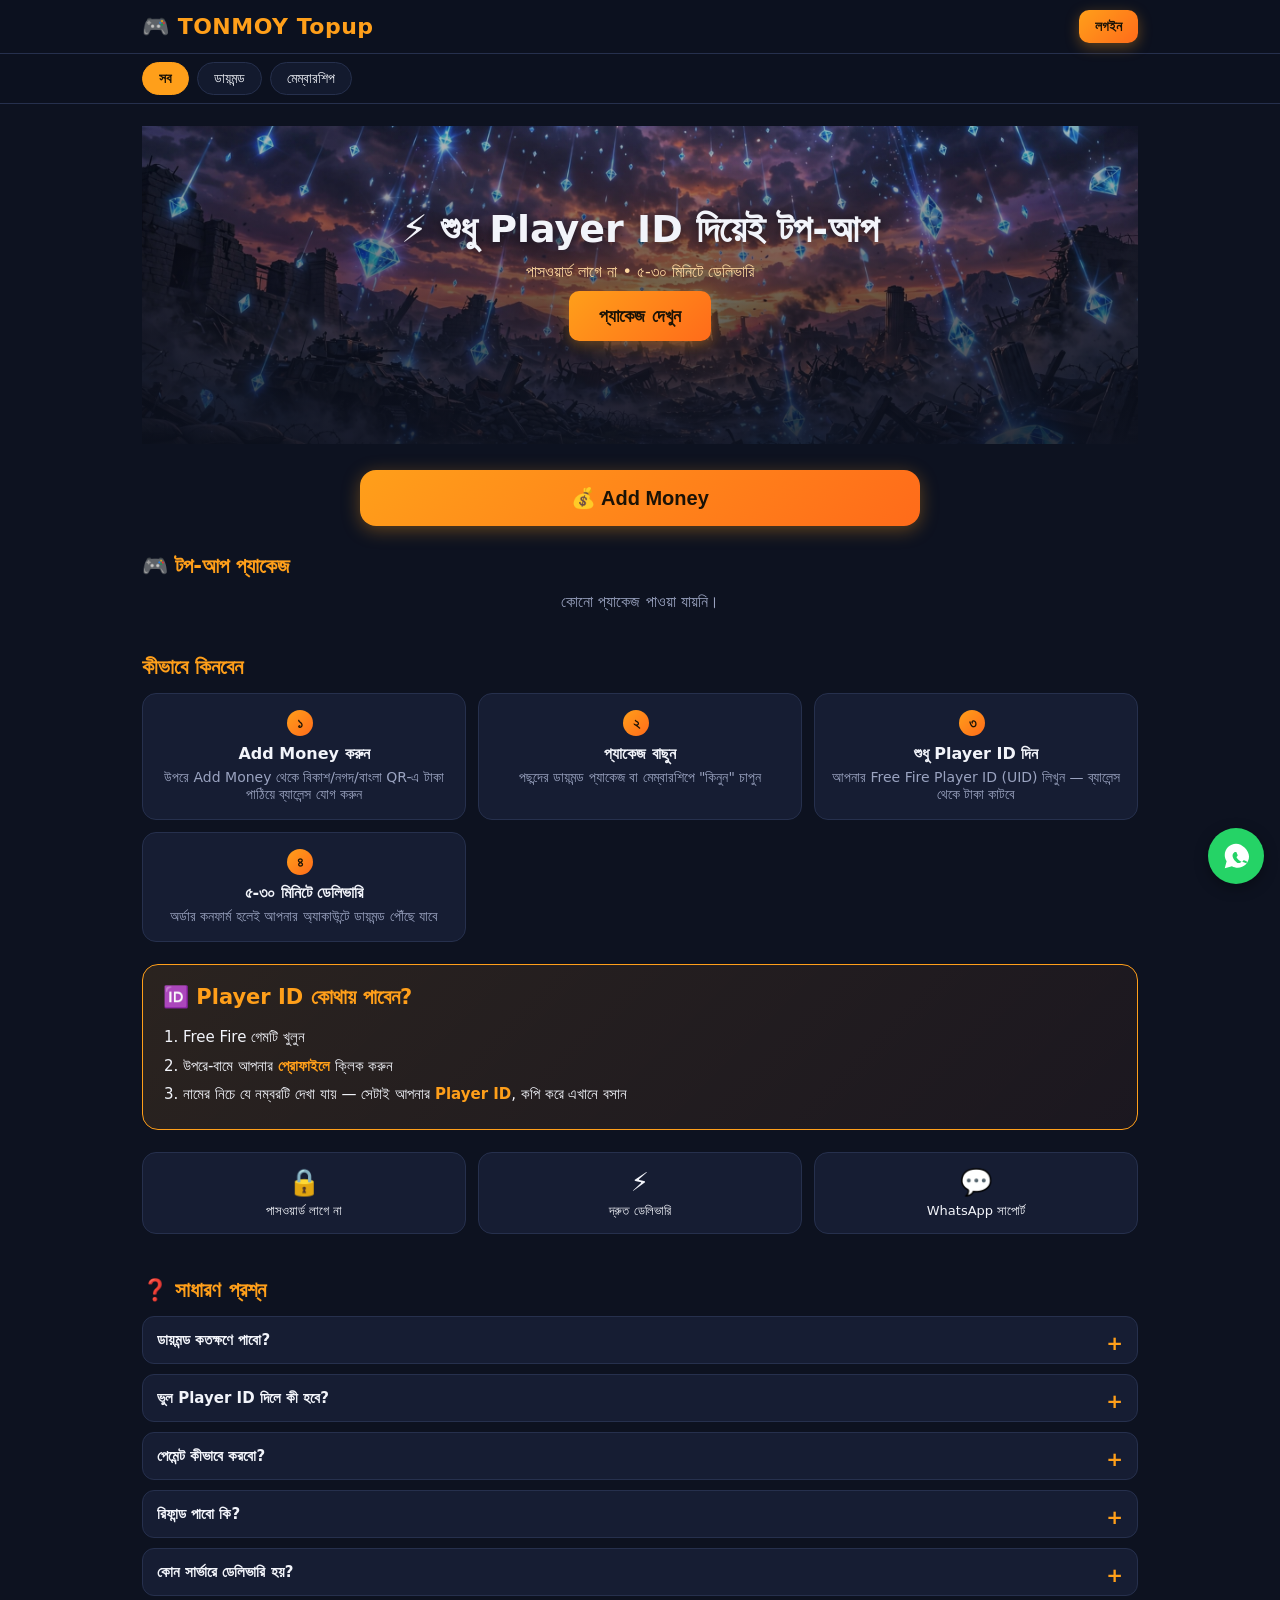
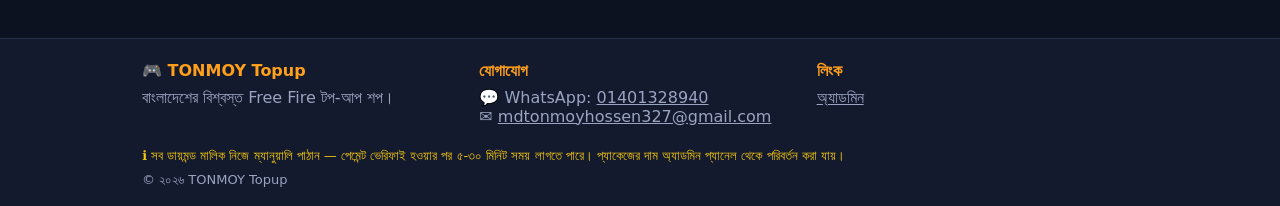
==== commit fb6eccb3: "Add files via upload" ====
--- a/index.html
+++ b/index.html
@@ -15,6 +15,7 @@
     <div class="brand">🎮 TONMOY Topup</div>
     <div class="nav-actions">
       <span id="user-chip" class="user-chip hidden"></span>
+      <span id="balance-chip" class="balance-chip hidden">💰 ৳০</span>
       <button id="orders-btn" class="outline-btn hidden">📦 আমার অর্ডার</button>
       <button id="login-btn" class="btn-primary small">লগইন</button>
       <button id="logout-btn" class="outline-btn hidden">লগআউট</button>
@@ -35,19 +36,37 @@
 
 <!-- ============ PAYMENT METHOD (homepage) ============ -->
 <section class="payselect" id="payselect">
-  <h2>💰 Add Money</h2>
-  <div class="pay-cards home-pay">
-    <button type="button" class="pay-card" data-m="bkash" style="--brand:#e2136e">
-      <img src="bkash.png" alt="বিকাশ"><span>bKash</span>
-    </button>
-    <button type="button" class="pay-card" data-m="nagad" style="--brand:#f6921e">
-      <img src="nagad.png" alt="নগদ"><span>Nagad</span>
-    </button>
-    <button type="button" class="pay-card" data-m="qr" style="--brand:#d42a1e">
-      <img src="banglaqr.png" alt="বাংলা QR"><span>Bangla QR</span>
-    </button>
-  </div>
-  <p class="muted small center">প্যাকেজ কেনার আগে মাধ্যম সিলেক্ট করুন</p>
+  <button type="button" id="addmoney-toggle" class="btn-addmoney-big">💰 Add Money</button>
+  <div id="pay-options" class="hidden">
+    <p class="muted small center">পেমেন্ট মাধ্যম বেছে নিন</p>
+    <div class="pay-cards home-pay">
+      <button type="button" class="pay-card" data-m="bkash" style="--brand:#e2136e">
+        <img src="bkash.png" alt="বিকাশ"><span>bKash</span>
+      </button>
+      <button type="button" class="pay-card" data-m="nagad" style="--brand:#f6921e">
+        <img src="nagad.png" alt="নগদ"><span>Nagad</span>
+      </button>
+      <button type="button" class="pay-card" data-m="qr" style="--brand:#d42a1e">
+        <img src="banglaqr.png" alt="বাংলা QR"><span>Bangla QR</span>
+      </button>
+    </div>
+  </div>
+  <div id="pay-number-box" class="hidden pay-number-box">
+    <p class="pay-nb-title"><strong id="hp-pay-method">বিকাশ</strong> নম্বরে টাকা পাঠান</p>
+    <div class="send-row">
+      <strong id="hp-pay-number" class="big-num">01902461583</strong>
+      <button type="button" id="hp-copy" class="btn-copy">📋 কপি</button>
+    </div>
+    <div class="topup-form">
+      <label>টাকার পরিমাণ (৳)<input id="tp-amount" type="number" min="10" max="100000" placeholder="যেমন: 500"></label>
+      <label>টাকা পাঠানোর নম্বর<input id="tp-sender" type="tel" placeholder="যে নম্বর থেকে পাঠিয়েছেন"></label>
+      <label>Transaction ID (TrxID)<input id="tp-trxid" type="text" placeholder="পেমেন্টের TrxID" autocomplete="off"></label>
+      <p id="tp-error" class="error"></p>
+      <button type="button" id="tp-submit" class="btn-primary">📨 রিকোয়েস্ট পাঠান</button>
+      <p class="muted small">অ্যাডমিন ভেরিফাই করলে ব্যালেন্স যোগ হবে। <a href="#" id="tp-history-link">আমার রিকোয়েস্ট</a></p>
+    </div>
+  </div>
+  <div id="tp-history" class="hidden tp-history"></div>
 </section>
 
 <!-- ============ CATALOG ============ -->
@@ -61,10 +80,10 @@
 <section class="steps">
   <h2>কীভাবে কিনবেন</h2>
   <div class="steps-grid">
-    <div class="step"><div class="step-num">১</div><h3>প্যাকেজ বাছুন</h3><p>পছন্দের ডায়মন্ড প্যাকেজ বা মেম্বারশিপে "কিনুন" চাপুন</p></div>
-    <div class="step"><div class="step-num">২</div><h3>Player ID দিন</h3><p>আপনার Free Fire Player ID (UID) লিখুন — পাসওয়ার্ড লাগে না</p></div>
-    <div class="step"><div class="step-num">৩</div><h3>বিকাশ/নগদে পেমেন্ট</h3><p>আমাদের নম্বরে টাকা পাঠিয়ে Transaction ID (TrxID) দিন</p></div>
-    <div class="step"><div class="step-num">৪</div><h3>৫-৩০ মিনিটে ডেলিভারি</h3><p>পেমেন্ট ভেরিফাই হলেই আপনার অ্যাকাউন্টে ডায়মন্ড পৌঁছে যাবে</p></div>
+    <div class="step"><div class="step-num">১</div><h3>Add Money করুন</h3><p>উপরে Add Money থেকে বিকাশ/নগদ/বাংলা QR-এ টাকা পাঠিয়ে ব্যালেন্স যোগ করুন</p></div>
+    <div class="step"><div class="step-num">২</div><h3>প্যাকেজ বাছুন</h3><p>পছন্দের ডায়মন্ড প্যাকেজ বা মেম্বারশিপে "কিনুন" চাপুন</p></div>
+    <div class="step"><div class="step-num">৩</div><h3>শুধু Player ID দিন</h3><p>আপনার Free Fire Player ID (UID) লিখুন — ব্যালেন্স থেকে টাকা কাটবে</p></div>
+    <div class="step"><div class="step-num">৪</div><h3>৫-৩০ মিনিটে ডেলিভারি</h3><p>অর্ডার কনফার্ম হলেই আপনার অ্যাকাউন্টে ডায়মন্ড পৌঁছে যাবে</p></div>
   </div>
 </section>
 
@@ -145,31 +164,12 @@
     <div id="buy-summary" class="buy-summary"></div>
     <form id="buy-form">
       <label>Free Fire Player ID (UID)<input id="buy-uid" type="text" placeholder="যেমন: 5123456789" required></label>
-
-      <!-- ধাপ ১: টাকা পাঠান -->
-      <div class="pay-step send-box">
-        <p class="step-title"><span class="step-num">১</span> টাকা পাঠান <small class="muted">(<span id="pay-method-label2">বিকাশ</span> সিলেক্টেড)</small></p>
-        <div class="send-row">
-          <div class="send-num">
-            <small><span id="pay-method-label">বিকাশ</span> মার্চেন্ট নম্বর</small>
-            <strong id="pay-number">01902461583</strong>
-          </div>
-          <button type="button" id="copy-number" class="btn-copy">📋 কপি</button>
-        </div>
-        <p class="send-amount">পাঠাতে হবে: <strong id="pay-amount">৳০</strong></p>
-        <p class="muted small">উপরের নম্বরে <b>Send Money</b> করে নিচের বাটন চাপুন</p>
-        <button type="button" id="money-sent" class="btn-sent">✅ টাকা পাঠিয়েছি</button>
+      <div class="buy-balance-row">
+        <span>💰 ব্যালেন্স: <strong id="buy-balance">৳০</strong></span>
+        <span>💵 মূল্য: <strong id="buy-price">৳০</strong></span>
       </div>
-
-      <!-- ধাপ ২: TrxID -->
-      <div id="trxid-step" class="pay-step hidden">
-        <p class="step-title"><span class="step-num">২</span> Transaction ID দিন</p>
-        <label>টাকা পাঠানোর নম্বর<input id="buy-sender" type="tel" placeholder="যে নম্বর থেকে টাকা পাঠিয়েছেন" required></label>
-        <label>Transaction ID (TrxID)<input id="buy-trxid" type="text" placeholder="যেমন: 9HX7K2M4PQ" autocomplete="off" required></label>
-      </div>
-
       <p id="buy-error" class="error"></p>
-      <button type="submit" class="btn-primary">🧾 অর্ডার কনফার্ম করুন</button>
+      <button type="submit" class="btn-primary">⚡ টপ-আপ করুন</button>
     </form>
   </div>
 </div>
--- a/styles.css
+++ b/styles.css
@@ -279,3 +279,22 @@
 .home-pay{max-width:560px;margin:0 auto}
 .home-pay .pay-card{min-height:120px}
 .home-pay .pay-card img{height:64px}
+
+/* ---- Add Money toggle + number box (homepage) ---- */
+.btn-addmoney-big{display:block;width:100%;max-width:560px;margin:0 auto;padding:16px;border:none;border-radius:16px;background:linear-gradient(135deg,#ff9f1a,#ff6b1a);color:#1a1206;font-size:20px;font-weight:800;cursor:pointer;box-shadow:0 4px 18px rgba(255,159,26,.35);transition:.15s}
+.btn-addmoney-big:active{transform:scale(.98)}
+#pay-options{margin-top:14px}
+.pay-number-box{max-width:560px;margin:14px auto 0;background:#161d33;border:2px solid #e2136e;border-radius:16px;padding:16px}
+.pay-nb-title{font-size:16px;margin-bottom:10px}
+.big-num{font-size:26px;letter-spacing:3px;color:#ffd9a0}
+
+/* ---- Wallet ---- */
+.balance-chip{background:linear-gradient(135deg,#ff9f1a,#ff6b1a);color:#1a1206;font-weight:800;padding:7px 14px;border-radius:20px;font-size:14px}
+.topup-form{margin-top:12px;display:flex;flex-direction:column;gap:10px}
+.topup-form label{font-size:14px;color:#c8cde0}
+.topup-form input{width:100%;margin-top:4px;padding:11px 12px;border-radius:10px;border:1.5px solid #2a3358;background:#0d1220;color:#fff;font-size:15px}
+.tp-history{max-width:560px;margin:12px auto 0;background:#10162a;border-radius:12px;padding:10px}
+.tp-row{display:flex;justify-content:space-between;gap:8px;padding:9px 6px;border-bottom:1px solid #1c2440;font-size:13px}
+.tp-row:last-child{border-bottom:none}
+.buy-balance-row{display:flex;justify-content:space-between;background:#10162a;border-radius:10px;padding:10px 14px;margin:10px 0;font-size:14px}
+.buy-balance-row strong{color:#ff9f1a}
